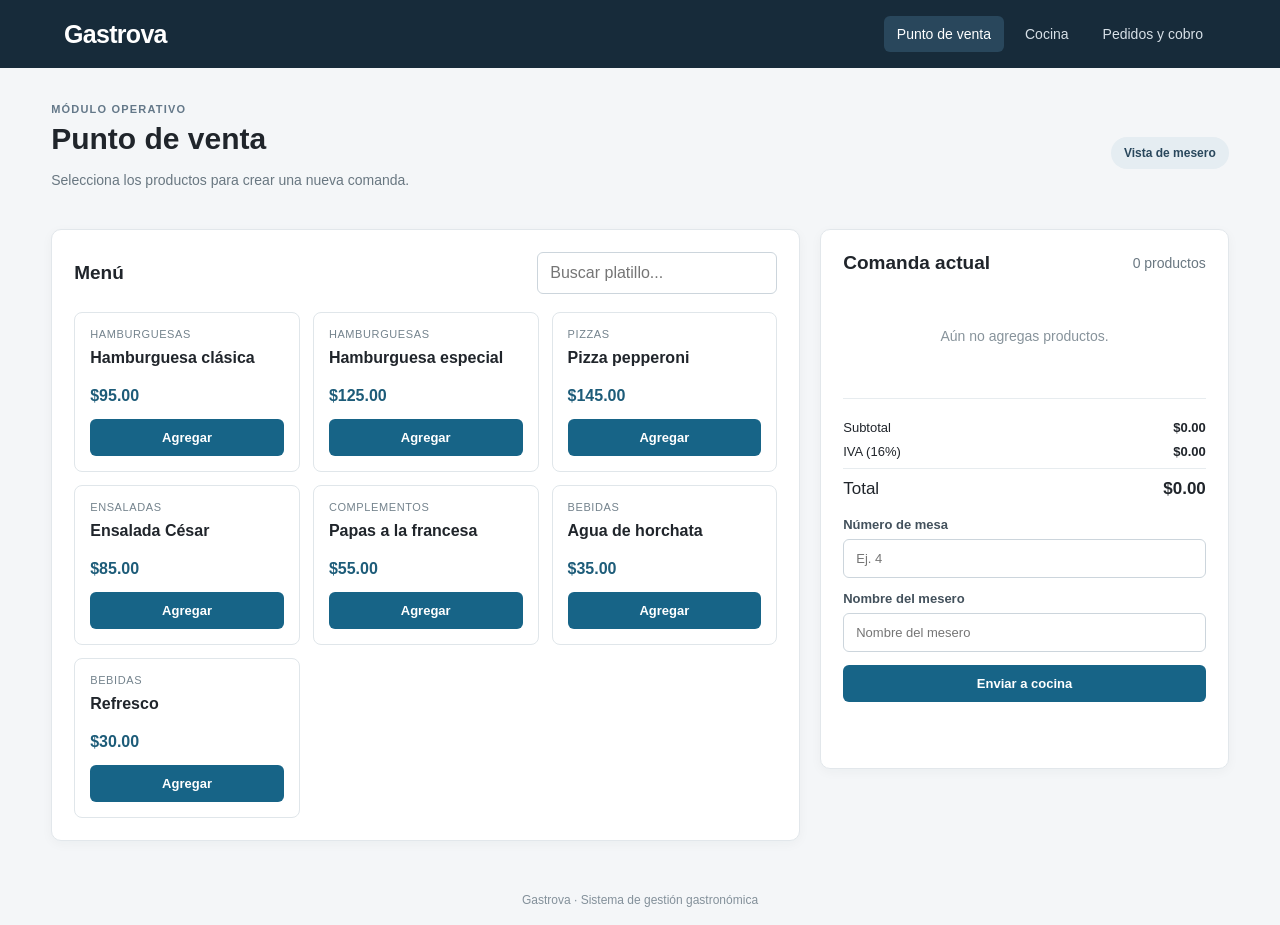
==== index.html @ a6517a04 "GateNova" ====
<!DOCTYPE html>
<html lang="es">
<head>
  <meta charset="UTF-8">
  <meta name="viewport" content="width=device-width, initial-scale=1.0">
  <title>Gastrova | Punto de venta</title>
  <link rel="stylesheet" href="styles.css">
  <script src="https://code.jquery.com/jquery-3.7.1.min.js"></script>
  <script src="script.js" defer></script>
</head>
<body data-view="mesero">
  <header class="topbar">
    <a class="brand" href="index.html">Gastrova</a>
    <nav>
      <a class="active" href="index.html">Punto de venta</a>
      <a href="cocina.html">Cocina</a>
      <a href="pedidos.html">Pedidos y cobro</a>
    </nav>
  </header>
  <main class="page">
    <div class="page-heading">
      <div><p class="eyebrow">MÓDULO OPERATIVO</p><h1>Punto de venta</h1><p class="muted">Selecciona los productos para crear una nueva comanda.</p></div>
      <span class="status-chip">Vista de mesero</span>
    </div>
    <div class="pos-layout">
      <section class="panel">
        <div class="section-heading"><h2>Menú</h2><input id="buscarPlatillo" class="search" type="search" placeholder="Buscar platillo..."></div>
        <div id="menu" class="menu-grid"><p class="muted">Cargando menú...</p></div>
      </section>
      <aside class="panel cart-panel">
        <div class="section-heading"><h2>Comanda actual</h2><span id="cantidadCarrito" class="muted">0 productos</span></div>
        <div id="carrito" class="cart-list"><p class="empty">Aún no agregas productos.</p></div>
        <div class="totals">
          <div><span>Subtotal</span><strong id="subtotal">$0.00</strong></div>
          <div><span>IVA (16%)</span><strong id="iva">$0.00</strong></div>
          <div class="grand-total"><span>Total</span><strong id="total">$0.00</strong></div>
        </div>
        <form id="formPedido" class="order-form">
          <label>Número de mesa<input id="mesa" type="number" min="1" placeholder="Ej. 4" required></label>
          <label>Nombre del mesero<input id="mesero" type="text" maxlength="60" placeholder="Nombre del mesero" required></label>
          <button class="btn btn-primary full" type="submit">Enviar a cocina</button>
        </form>
        <p id="mensajePedido" class="message" aria-live="polite"></p>
      </aside>
    </div>
  </main>
  <footer>Gastrova · Sistema de gestión gastronómica</footer>
</body>
</html>
---- styles.css ----
* { box-sizing: border-box; }
:root { font-family: Arial, Helvetica, sans-serif; color: #20252b; background: #f4f6f8; }
body { margin: 0; min-height: 100vh; display: flex; flex-direction: column; }
.topbar { min-height: 68px; padding: 0 5%; background: #172b3a; color: white; display: flex; align-items: center; justify-content: space-between; gap: 24px; }
.brand { color: white; text-decoration: none; font-size: 25px; font-weight: 800; letter-spacing: -.7px; }
nav { display: flex; flex-wrap: wrap; gap: 8px; }
nav a { color: #d7e0e7; text-decoration: none; padding: 10px 13px; border-radius: 6px; font-size: 14px; }
nav a:hover, nav a.active { background: #29475c; color: white; }
.page { width: min(1200px, 92%); margin: 34px auto; flex: 1; }
.page-heading { display: flex; justify-content: space-between; align-items: center; gap: 20px; margin-bottom: 25px; }
h1 { font-size: 30px; margin: 4px 0 8px; }
h2 { font-size: 19px; margin: 0; }
h3 { margin: 0 0 8px; font-size: 16px; }
p { line-height: 1.45; }
.eyebrow { font-size: 11px; font-weight: 700; letter-spacing: 1.2px; color: #647889; margin: 0; }
.muted { color: #697781; font-size: 14px; }
.status-chip { background: #e5edf2; color: #29475c; border-radius: 20px; padding: 9px 13px; font-size: 12px; font-weight: 700; white-space: nowrap; }
.panel { background: white; border: 1px solid #e2e7eb; border-radius: 10px; padding: 22px; box-shadow: 0 3px 12px rgba(20, 40, 55, .04); }
.pos-layout { display: grid; grid-template-columns: minmax(0, 1.65fr) minmax(300px, .9fr); gap: 20px; align-items: start; }
.section-heading { display: flex; align-items: center; justify-content: space-between; gap: 15px; margin-bottom: 18px; }
.search { width: min(240px, 55%); }
input { width: 100%; border: 1px solid #ccd5dc; border-radius: 6px; padding: 11px 12px; font: inherit; background: white; }
input:focus { outline: 2px solid #9db8ca; border-color: #527b96; }
label { display: block; font-size: 13px; font-weight: 700; color: #43515c; }
label input { display: block; margin-top: 7px; font-weight: 400; }
.menu-grid { display: grid; grid-template-columns: repeat(auto-fill, minmax(185px, 1fr)); gap: 13px; }
.menu-card { border: 1px solid #e0e6ea; border-radius: 8px; padding: 15px; display: flex; flex-direction: column; min-height: 160px; }
.menu-card .category { color: #74838d; font-size: 11px; text-transform: uppercase; letter-spacing: .6px; }
.menu-card h3 { margin-top: 9px; flex: 1; }
.menu-card .price { font-weight: 700; color: #1d5c79; margin: 0 0 12px; }
.btn { border: 0; border-radius: 6px; padding: 11px 14px; cursor: pointer; font-weight: 700; font-size: 13px; }
.btn-primary { color: white; background: #176487; }
.btn-primary:hover { background: #104d69; }
.btn-secondary { color: #29475c; background: #e7eef2; }
.btn-secondary:hover { background: #d8e4eb; }
.btn:disabled { opacity: .5; cursor: not-allowed; }
.full { width: 100%; }
.cart-panel { position: sticky; top: 18px; }
.cart-list { display: grid; gap: 10px; }
.cart-item { display: grid; grid-template-columns: 1fr auto; gap: 8px; padding: 11px 0; border-bottom: 1px solid #edf0f2; }
.cart-item strong { font-size: 13px; }
.cart-item small { display: block; color: #75828b; margin-top: 4px; }
.quantity { display: flex; align-items: center; gap: 7px; }
.quantity button { width: 27px; height: 27px; border: 1px solid #d5dde2; background: white; border-radius: 5px; cursor: pointer; }
.remove-item { border: 0; background: none; color: #b04444; cursor: pointer; font-size: 12px; padding: 5px 0; }
.empty { color: #87939b; text-align: center; padding: 20px 8px; font-size: 14px; }
.totals { border-top: 1px solid #e7ecef; margin-top: 17px; padding-top: 12px; }
.totals div { display: flex; justify-content: space-between; margin: 9px 0; font-size: 13px; }
.grand-total { font-size: 17px !important; padding-top: 10px; border-top: 1px solid #e7ecef; }
.order-form { display: grid; gap: 13px; margin-top: 18px; }
.message { min-height: 18px; font-size: 13px; color: #267348; }
.kitchen-grid { display: grid; grid-template-columns: repeat(auto-fit, minmax(290px, 1fr)); gap: 16px; }
.kitchen-card { background: white; border: 1px solid #dfe5e9; border-left: 5px solid #d69a32; border-radius: 9px; padding: 20px; }
.kitchen-card.preparing { border-left-color: #287da2; }
.kitchen-card.ready { border-left-color: #29915b; }
.kitchen-card h2 { font-size: 21px; }
.kitchen-card .order-meta { color: #687781; font-size: 14px; margin: 8px 0 15px; }
.kitchen-item { padding: 13px 0; border-top: 1px solid #edf0f2; display: flex; justify-content: space-between; align-items: center; gap: 12px; }
.kitchen-item strong { display: block; font-size: 16px; }
.kitchen-item small { color: #697781; display: block; margin-top: 5px; }
.kitchen-item .btn { white-space: nowrap; }
.badge { display: inline-block; border-radius: 20px; padding: 5px 9px; font-size: 11px; font-weight: 700; background: #f8ecd5; color: #8a5b13; }
.badge.preparando { background: #e0eff6; color: #176487; }
.badge.listo, .badge.entregado, .badge.pagado { background: #e0f2e7; color: #267348; }
.badge.pendiente { background: #f8ecd5; color: #8a5b13; }
.table-wrap { overflow-x: auto; }
table { width: 100%; border-collapse: collapse; min-width: 760px; text-align: left; }
th, td { padding: 13px 12px; border-bottom: 1px solid #edf0f2; font-size: 13px; }
th { color: #63727d; font-size: 11px; text-transform: uppercase; letter-spacing: .5px; }
td .btn { padding: 8px 11px; }
.history-panel { margin-top: 20px; }
.history-panel h2 { margin-bottom: 14px; }
.modal { display: none; position: fixed; inset: 0; z-index: 5; background: rgba(13, 27, 37, .6); padding: 20px; align-items: center; justify-content: center; }
.modal.open { display: flex; }
.modal-card { position: relative; width: min(470px, 100%); max-height: 90vh; overflow-y: auto; background: white; border-radius: 11px; padding: 27px; }
.modal-card h2 { margin: 7px 0 15px; }
.modal-close { position: absolute; right: 16px; top: 12px; border: 0; background: none; font-size: 27px; cursor: pointer; color: #65727b; }
.pay-total { padding: 13px; background: #f1f5f7; border-radius: 7px; }
.pay-total strong { color: #176487; font-size: 20px; }
.payment-tabs { display: flex; gap: 8px; margin: 18px 0; }
.payment-tab { flex: 1; border: 1px solid #d7e0e5; border-radius: 6px; padding: 10px; background: white; cursor: pointer; }
.payment-tab.active { color: white; background: #29475c; border-color: #29475c; }
.payment-form { display: grid; gap: 14px; }
.hidden { display: none !important; }
.change-line { margin: 0; padding: 10px 0; }
.change-line strong { color: #267348; font-size: 18px; }
.form-row { display: grid; grid-template-columns: 1fr 1fr; gap: 12px; }
.small-note { color: #87939b; font-size: 11px; margin-bottom: 0; }
footer { padding: 18px 5%; text-align: center; color: #83909a; font-size: 12px; }
@media (max-width: 800px) {
  .topbar { padding: 15px 4%; align-items: flex-start; flex-direction: column; gap: 10px; }
  nav { width: 100%; }
  nav a { padding: 8px; font-size: 12px; }
  .pos-layout { grid-template-columns: 1fr; }
  .cart-panel { position: static; }
  .page-heading { align-items: flex-start; flex-direction: column; }
}
@media (max-width: 480px) {
  .page { width: 94%; margin: 22px auto; }
  .panel { padding: 15px; }
  .section-heading { align-items: flex-start; flex-direction: column; }
  .search { width: 100%; }
  .menu-grid { grid-template-columns: 1fr 1fr; }
  .menu-card { padding: 11px; }
  .menu-card .btn { padding: 9px 7px; }
}
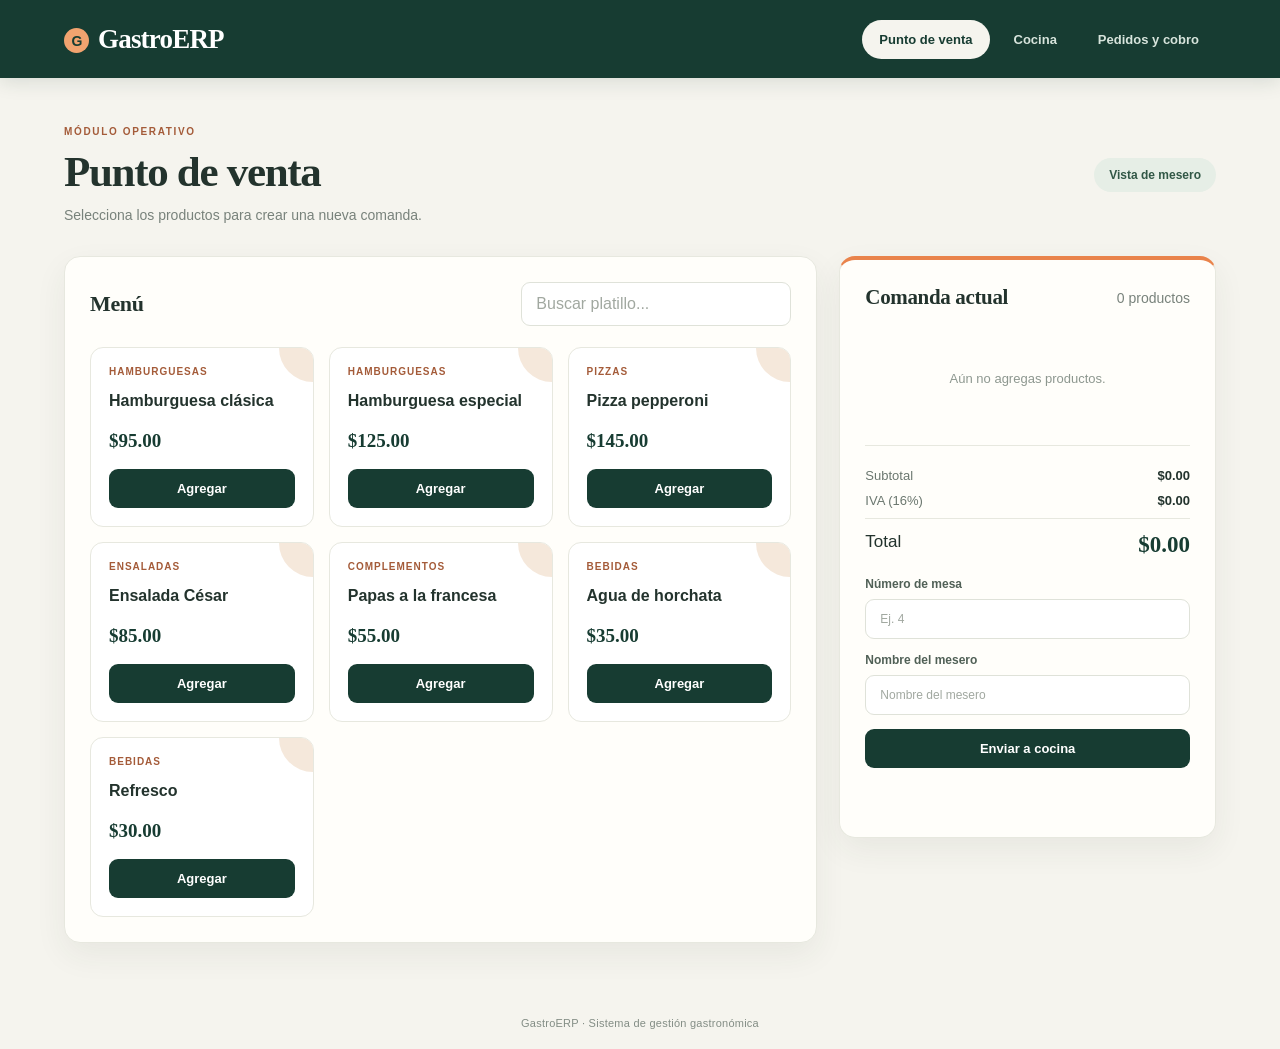
==== commit 510aef82: "Subida Inicial" ====
--- a/index.html
+++ b/index.html
@@ -3,16 +3,16 @@
 <head>
   <meta charset="UTF-8">
   <meta name="viewport" content="width=device-width, initial-scale=1.0">
-  <title>Gastrova | Punto de venta</title>
+  <title>GastroERP | Punto de venta</title>
   <link rel="stylesheet" href="styles.css">
   <script src="https://code.jquery.com/jquery-3.7.1.min.js"></script>
   <script src="script.js" defer></script>
 </head>
 <body data-view="mesero">
   <header class="topbar">
-    <a class="brand" href="index.html">Gastrova</a>
-    <nav>
-      <a class="active" href="index.html">Punto de venta</a>
+    <a class="brand" href="index.html">GastroERP</a>
+    <nav aria-label="Navegación principal">
+      <a class="active" href="index.html" aria-current="page">Punto de venta</a>
       <a href="cocina.html">Cocina</a>
       <a href="pedidos.html">Pedidos y cobro</a>
     </nav>
@@ -24,7 +24,7 @@
     </div>
     <div class="pos-layout">
       <section class="panel">
-        <div class="section-heading"><h2>Menú</h2><input id="buscarPlatillo" class="search" type="search" placeholder="Buscar platillo..."></div>
+        <div class="section-heading"><h2>Menú</h2><input id="buscarPlatillo" class="search" type="search" aria-label="Buscar platillo" placeholder="Buscar platillo..."></div>
         <div id="menu" class="menu-grid"><p class="muted">Cargando menú...</p></div>
       </section>
       <aside class="panel cart-panel">
@@ -44,6 +44,6 @@
       </aside>
     </div>
   </main>
-  <footer>Gastrova · Sistema de gestión gastronómica</footer>
+  <footer>GastroERP · Sistema de gestión gastronómica</footer>
 </body>
 </html>
--- a/styles.css
+++ b/styles.css
@@ -1,106 +1,249 @@
 * { box-sizing: border-box; }
-:root { font-family: Arial, Helvetica, sans-serif; color: #20252b; background: #f4f6f8; }
+
+:root {
+  font-family: "Segoe UI", Arial, sans-serif;
+  color: #23332d;
+  background: #f5f4ee;
+  font-synthesis: none;
+  text-rendering: optimizeLegibility;
+  --forest: #173c32;
+  --forest-light: #245445;
+  --ink: #23332d;
+  --muted: #78827b;
+  --line: #e7e8df;
+  --cream: #f5f4ee;
+  --paper: #fffefa;
+  --orange: #e9834b;
+  --shadow: 0 12px 32px rgba(39, 55, 45, .065);
+}
+
 body { margin: 0; min-height: 100vh; display: flex; flex-direction: column; }
-.topbar { min-height: 68px; padding: 0 5%; background: #172b3a; color: white; display: flex; align-items: center; justify-content: space-between; gap: 24px; }
-.brand { color: white; text-decoration: none; font-size: 25px; font-weight: 800; letter-spacing: -.7px; }
-nav { display: flex; flex-wrap: wrap; gap: 8px; }
-nav a { color: #d7e0e7; text-decoration: none; padding: 10px 13px; border-radius: 6px; font-size: 14px; }
-nav a:hover, nav a.active { background: #29475c; color: white; }
-.page { width: min(1200px, 92%); margin: 34px auto; flex: 1; }
-.page-heading { display: flex; justify-content: space-between; align-items: center; gap: 20px; margin-bottom: 25px; }
-h1 { font-size: 30px; margin: 4px 0 8px; }
-h2 { font-size: 19px; margin: 0; }
+.topbar {
+  min-height: 78px;
+  padding: 0 max(5%, calc((100% - 1320px) / 2));
+  background: var(--forest);
+  color: white;
+  display: flex;
+  align-items: center;
+  justify-content: space-between;
+  gap: 24px;
+  box-shadow: 0 4px 18px rgba(23, 60, 50, .13);
+}
+.brand {
+  color: white;
+  text-decoration: none;
+  font-family: Georgia, "Times New Roman", serif;
+  font-size: 27px;
+  font-weight: 700;
+  letter-spacing: -.8px;
+}
+.brand::before {
+  content: "G";
+  display: inline-grid;
+  place-items: center;
+  width: 25px;
+  height: 25px;
+  margin-right: 9px;
+  border-radius: 50%;
+  background: #f1a36f;
+  color: var(--forest);
+  font-family: Arial, sans-serif;
+  font-size: 14px;
+  vertical-align: 2px;
+}
+nav { display: flex; flex-wrap: wrap; gap: 7px; }
+nav a {
+  color: #d7e4dc;
+  text-decoration: none;
+  padding: 11px 16px;
+  border: 1px solid transparent;
+  border-radius: 999px;
+  font-size: 13px;
+  font-weight: 600;
+  transition: background .18s ease, color .18s ease;
+}
+nav a:hover { background: rgba(255,255,255,.09); color: white; }
+nav a.active { background: #f5f4ee; color: var(--forest); }
+
+.page { width: min(1240px, 90%); margin: 46px auto 54px; flex: 1; }
+.page-heading {
+  display: flex;
+  justify-content: space-between;
+  align-items: center;
+  gap: 20px;
+  margin-bottom: 30px;
+}
+h1, h2, h3 { color: var(--ink); }
+h1 { font-family: Georgia, "Times New Roman", serif; font-size: clamp(32px, 4vw, 43px); letter-spacing: -1.3px; margin: 7px 0 9px; }
+h2 { font-family: Georgia, "Times New Roman", serif; font-size: 22px; margin: 0; letter-spacing: -.35px; }
 h3 { margin: 0 0 8px; font-size: 16px; }
-p { line-height: 1.45; }
-.eyebrow { font-size: 11px; font-weight: 700; letter-spacing: 1.2px; color: #647889; margin: 0; }
-.muted { color: #697781; font-size: 14px; }
-.status-chip { background: #e5edf2; color: #29475c; border-radius: 20px; padding: 9px 13px; font-size: 12px; font-weight: 700; white-space: nowrap; }
-.panel { background: white; border: 1px solid #e2e7eb; border-radius: 10px; padding: 22px; box-shadow: 0 3px 12px rgba(20, 40, 55, .04); }
-.pos-layout { display: grid; grid-template-columns: minmax(0, 1.65fr) minmax(300px, .9fr); gap: 20px; align-items: start; }
-.section-heading { display: flex; align-items: center; justify-content: space-between; gap: 15px; margin-bottom: 18px; }
-.search { width: min(240px, 55%); }
-input { width: 100%; border: 1px solid #ccd5dc; border-radius: 6px; padding: 11px 12px; font: inherit; background: white; }
-input:focus { outline: 2px solid #9db8ca; border-color: #527b96; }
-label { display: block; font-size: 13px; font-weight: 700; color: #43515c; }
-label input { display: block; margin-top: 7px; font-weight: 400; }
-.menu-grid { display: grid; grid-template-columns: repeat(auto-fill, minmax(185px, 1fr)); gap: 13px; }
-.menu-card { border: 1px solid #e0e6ea; border-radius: 8px; padding: 15px; display: flex; flex-direction: column; min-height: 160px; }
-.menu-card .category { color: #74838d; font-size: 11px; text-transform: uppercase; letter-spacing: .6px; }
-.menu-card h3 { margin-top: 9px; flex: 1; }
-.menu-card .price { font-weight: 700; color: #1d5c79; margin: 0 0 12px; }
-.btn { border: 0; border-radius: 6px; padding: 11px 14px; cursor: pointer; font-weight: 700; font-size: 13px; }
-.btn-primary { color: white; background: #176487; }
-.btn-primary:hover { background: #104d69; }
-.btn-secondary { color: #29475c; background: #e7eef2; }
-.btn-secondary:hover { background: #d8e4eb; }
+p { line-height: 1.55; }
+.eyebrow { font-size: 10px; font-weight: 800; letter-spacing: 1.65px; color: #a45b39; margin: 0; }
+.muted { color: var(--muted); font-size: 14px; }
+.page-heading .muted { margin: 0; }
+.status-chip {
+  background: #e6eee6;
+  color: #315746;
+  border-radius: 999px;
+  padding: 10px 15px;
+  font-size: 12px;
+  font-weight: 700;
+  white-space: nowrap;
+}
+
+.panel {
+  background: var(--paper);
+  border: 1px solid var(--line);
+  border-radius: 16px;
+  padding: 25px;
+  box-shadow: var(--shadow);
+}
+.pos-layout { display: grid; grid-template-columns: minmax(0, 1.7fr) minmax(310px, .85fr); gap: 22px; align-items: start; }
+.section-heading { display: flex; align-items: center; justify-content: space-between; gap: 15px; margin-bottom: 21px; }
+.search { width: min(270px, 55%); }
+input {
+  width: 100%;
+  border: 1px solid #dfe2d9;
+  border-radius: 9px;
+  padding: 12px 14px;
+  font: inherit;
+  color: var(--ink);
+  background: #fff;
+  transition: border-color .18s ease, box-shadow .18s ease;
+}
+input::placeholder { color: #a1a8a0; }
+input:focus { outline: none; border-color: #6d9d83; box-shadow: 0 0 0 3px rgba(80, 135, 103, .13); }
+label { display: block; font-size: 12px; font-weight: 700; color: #506056; }
+label input { display: block; margin-top: 8px; font-weight: 400; }
+.menu-grid { display: grid; grid-template-columns: repeat(auto-fill, minmax(185px, 1fr)); gap: 15px; }
+.menu-card {
+  position: relative;
+  overflow: hidden;
+  background: #fff;
+  border: 1px solid var(--line);
+  border-radius: 13px;
+  padding: 18px;
+  display: flex;
+  flex-direction: column;
+  min-height: 180px;
+  transition: transform .18s ease, box-shadow .18s ease, border-color .18s ease;
+}
+.menu-card::after {
+  content: "";
+  position: absolute;
+  width: 68px;
+  height: 68px;
+  right: -34px;
+  top: -34px;
+  border-radius: 50%;
+  background: #f5e8db;
+}
+.menu-card:hover { transform: translateY(-3px); border-color: #d8c8b7; box-shadow: 0 9px 22px rgba(45, 59, 48, .08); }
+.menu-card .category { color: #a45b39; font-size: 10px; font-weight: 800; text-transform: uppercase; letter-spacing: 1px; }
+.menu-card h3 { margin-top: 13px; flex: 1; line-height: 1.35; }
+.menu-card .price { font-family: Georgia, "Times New Roman", serif; font-size: 19px; font-weight: 700; color: var(--forest); margin: 0 0 14px; }
+.btn {
+  border: 0;
+  border-radius: 9px;
+  padding: 12px 15px;
+  cursor: pointer;
+  font-family: inherit;
+  font-weight: 700;
+  font-size: 13px;
+  transition: transform .15s ease, background .15s ease, box-shadow .15s ease;
+}
+.btn:hover:not(:disabled) { transform: translateY(-1px); }
+.btn-primary { color: white; background: var(--forest); }
+.btn-primary:hover { background: var(--forest-light); box-shadow: 0 5px 13px rgba(23, 60, 50, .16); }
+.btn-secondary { color: var(--forest); background: #e9eee8; }
+.btn-secondary:hover { background: #dde7dd; }
 .btn:disabled { opacity: .5; cursor: not-allowed; }
 .full { width: 100%; }
-.cart-panel { position: sticky; top: 18px; }
-.cart-list { display: grid; gap: 10px; }
-.cart-item { display: grid; grid-template-columns: 1fr auto; gap: 8px; padding: 11px 0; border-bottom: 1px solid #edf0f2; }
+
+.cart-panel { position: sticky; top: 18px; border-top: 4px solid var(--orange); }
+.cart-panel .section-heading h2 { font-size: 21px; }
+.cart-list { display: grid; gap: 8px; }
+.cart-item { display: grid; grid-template-columns: 1fr auto; gap: 8px; padding: 12px 0; border-bottom: 1px solid #eff0e9; }
 .cart-item strong { font-size: 13px; }
-.cart-item small { display: block; color: #75828b; margin-top: 4px; }
+.cart-item small { display: block; color: var(--muted); margin-top: 4px; }
 .quantity { display: flex; align-items: center; gap: 7px; }
-.quantity button { width: 27px; height: 27px; border: 1px solid #d5dde2; background: white; border-radius: 5px; cursor: pointer; }
-.remove-item { border: 0; background: none; color: #b04444; cursor: pointer; font-size: 12px; padding: 5px 0; }
-.empty { color: #87939b; text-align: center; padding: 20px 8px; font-size: 14px; }
-.totals { border-top: 1px solid #e7ecef; margin-top: 17px; padding-top: 12px; }
-.totals div { display: flex; justify-content: space-between; margin: 9px 0; font-size: 13px; }
-.grand-total { font-size: 17px !important; padding-top: 10px; border-top: 1px solid #e7ecef; }
-.order-form { display: grid; gap: 13px; margin-top: 18px; }
+.quantity button { width: 29px; height: 29px; border: 1px solid #dfe3da; color: var(--forest); background: white; border-radius: 8px; cursor: pointer; }
+.quantity button:hover { background: #edf2eb; }
+.remove-item { border: 0; background: none; color: #b35346; cursor: pointer; font-size: 11px; padding: 6px 0 0; }
+.empty { color: #8d978f; text-align: center; padding: 25px 8px; font-size: 13px; }
+.totals { border-top: 1px solid var(--line); margin-top: 18px; padding-top: 12px; }
+.totals div { display: flex; justify-content: space-between; margin: 10px 0; font-size: 13px; color: #6b776f; }
+.totals strong { color: var(--ink); }
+.grand-total { font-size: 17px !important; color: var(--ink) !important; padding-top: 13px; border-top: 1px solid var(--line); }
+.grand-total strong { color: var(--forest); font-family: Georgia, "Times New Roman", serif; font-size: 23px; }
+.order-form { display: grid; gap: 14px; margin-top: 19px; }
 .message { min-height: 18px; font-size: 13px; color: #267348; }
-.kitchen-grid { display: grid; grid-template-columns: repeat(auto-fit, minmax(290px, 1fr)); gap: 16px; }
-.kitchen-card { background: white; border: 1px solid #dfe5e9; border-left: 5px solid #d69a32; border-radius: 9px; padding: 20px; }
-.kitchen-card.preparing { border-left-color: #287da2; }
-.kitchen-card.ready { border-left-color: #29915b; }
-.kitchen-card h2 { font-size: 21px; }
-.kitchen-card .order-meta { color: #687781; font-size: 14px; margin: 8px 0 15px; }
-.kitchen-item { padding: 13px 0; border-top: 1px solid #edf0f2; display: flex; justify-content: space-between; align-items: center; gap: 12px; }
-.kitchen-item strong { display: block; font-size: 16px; }
-.kitchen-item small { color: #697781; display: block; margin-top: 5px; }
+
+.kitchen-grid { display: grid; grid-template-columns: repeat(auto-fit, minmax(290px, 1fr)); gap: 17px; }
+.kitchen-card { background: var(--paper); border: 1px solid var(--line); border-top: 4px solid #d69a32; border-radius: 14px; padding: 22px; box-shadow: var(--shadow); }
+.kitchen-card.preparing { border-top-color: #5086a0; }
+.kitchen-card.ready { border-top-color: #29915b; }
+.kitchen-card h2 { font-size: 22px; }
+.kitchen-card .order-meta { color: var(--muted); font-size: 13px; margin: 8px 0 17px; }
+.kitchen-item { padding: 14px 0; border-top: 1px solid #eff0e9; display: flex; justify-content: space-between; align-items: center; gap: 12px; }
+.kitchen-item strong { display: block; font-size: 15px; }
+.kitchen-item small { color: var(--muted); display: block; margin-top: 5px; }
 .kitchen-item .btn { white-space: nowrap; }
-.badge { display: inline-block; border-radius: 20px; padding: 5px 9px; font-size: 11px; font-weight: 700; background: #f8ecd5; color: #8a5b13; }
+.badge { display: inline-block; border-radius: 999px; padding: 6px 10px; font-size: 10px; font-weight: 800; letter-spacing: .3px; background: #f8ecd5; color: #8a5b13; }
 .badge.preparando { background: #e0eff6; color: #176487; }
 .badge.listo, .badge.entregado, .badge.pagado { background: #e0f2e7; color: #267348; }
 .badge.pendiente { background: #f8ecd5; color: #8a5b13; }
+
 .table-wrap { overflow-x: auto; }
 table { width: 100%; border-collapse: collapse; min-width: 760px; text-align: left; }
-th, td { padding: 13px 12px; border-bottom: 1px solid #edf0f2; font-size: 13px; }
-th { color: #63727d; font-size: 11px; text-transform: uppercase; letter-spacing: .5px; }
-td .btn { padding: 8px 11px; }
-.history-panel { margin-top: 20px; }
-.history-panel h2 { margin-bottom: 14px; }
-.modal { display: none; position: fixed; inset: 0; z-index: 5; background: rgba(13, 27, 37, .6); padding: 20px; align-items: center; justify-content: center; }
+th, td { padding: 15px 13px; border-bottom: 1px solid #eff0e9; font-size: 13px; }
+th { color: #828b83; font-size: 10px; text-transform: uppercase; letter-spacing: .8px; background: #faf9f4; }
+tbody tr:hover { background: #fbfaf6; }
+td .btn { padding: 9px 12px; }
+.history-panel { margin-top: 22px; }
+.history-panel h2 { margin-bottom: 17px; }
+.modal { display: none; position: fixed; inset: 0; z-index: 5; background: rgba(16, 35, 29, .62); padding: 20px; align-items: center; justify-content: center; backdrop-filter: blur(4px); }
 .modal.open { display: flex; }
-.modal-card { position: relative; width: min(470px, 100%); max-height: 90vh; overflow-y: auto; background: white; border-radius: 11px; padding: 27px; }
-.modal-card h2 { margin: 7px 0 15px; }
-.modal-close { position: absolute; right: 16px; top: 12px; border: 0; background: none; font-size: 27px; cursor: pointer; color: #65727b; }
-.pay-total { padding: 13px; background: #f1f5f7; border-radius: 7px; }
-.pay-total strong { color: #176487; font-size: 20px; }
+.modal-card { position: relative; width: min(470px, 100%); max-height: 90vh; overflow-y: auto; background: var(--paper); border-radius: 18px; padding: 30px; box-shadow: 0 24px 70px rgba(0,0,0,.2); }
+.modal-card h2 { margin: 8px 0 16px; }
+.modal-close { position: absolute; right: 17px; top: 14px; border: 0; background: none; font-size: 27px; cursor: pointer; color: #65727b; }
+.pay-total { padding: 15px; background: #f0f3eb; border-radius: 10px; color: #536258; }
+.pay-total strong { color: var(--forest); font-family: Georgia, "Times New Roman", serif; font-size: 22px; }
 .payment-tabs { display: flex; gap: 8px; margin: 18px 0; }
-.payment-tab { flex: 1; border: 1px solid #d7e0e5; border-radius: 6px; padding: 10px; background: white; cursor: pointer; }
-.payment-tab.active { color: white; background: #29475c; border-color: #29475c; }
+.payment-tab { flex: 1; border: 1px solid #dfe2d9; border-radius: 9px; padding: 11px; color: #506056; background: white; cursor: pointer; font: inherit; }
+.payment-tab.active { color: white; background: var(--forest); border-color: var(--forest); }
 .payment-form { display: grid; gap: 14px; }
 .hidden { display: none !important; }
 .change-line { margin: 0; padding: 10px 0; }
 .change-line strong { color: #267348; font-size: 18px; }
 .form-row { display: grid; grid-template-columns: 1fr 1fr; gap: 12px; }
-.small-note { color: #87939b; font-size: 11px; margin-bottom: 0; }
-footer { padding: 18px 5%; text-align: center; color: #83909a; font-size: 12px; }
+.small-note { color: #87918a; font-size: 11px; margin-bottom: 0; }
+footer { padding: 20px 5%; text-align: center; color: #838d85; font-size: 11px; letter-spacing: .25px; }
+
 @media (max-width: 800px) {
-  .topbar { padding: 15px 4%; align-items: flex-start; flex-direction: column; gap: 10px; }
+  .topbar { padding: 17px 5%; align-items: flex-start; flex-direction: column; gap: 12px; }
   nav { width: 100%; }
-  nav a { padding: 8px; font-size: 12px; }
+  nav a { padding: 9px 12px; font-size: 12px; }
+  .page { width: 92%; margin: 32px auto 42px; }
   .pos-layout { grid-template-columns: 1fr; }
   .cart-panel { position: static; }
   .page-heading { align-items: flex-start; flex-direction: column; }
 }
 @media (max-width: 480px) {
-  .page { width: 94%; margin: 22px auto; }
-  .panel { padding: 15px; }
+  .page { width: 93%; margin: 25px auto 34px; }
+  .panel { padding: 17px; border-radius: 13px; }
   .section-heading { align-items: flex-start; flex-direction: column; }
   .search { width: 100%; }
-  .menu-grid { grid-template-columns: 1fr 1fr; }
-  .menu-card { padding: 11px; }
-  .menu-card .btn { padding: 9px 7px; }
-}+  .menu-grid { grid-template-columns: 1fr 1fr; gap: 10px; }
+  .menu-card { padding: 13px; min-height: 170px; }
+  .menu-card .btn { padding: 10px 7px; }
+  .menu-card h3 { font-size: 14px; }
+  .kitchen-item { align-items: flex-start; flex-direction: column; }
+  .kitchen-item .btn { width: 100%; white-space: normal; }
+  .modal-card { padding: 24px 20px; }
+  .payment-tabs { flex-direction: column; }
+}
+
+@media (prefers-reduced-motion: reduce) {
+  *, *::before, *::after { scroll-behavior: auto !important; transition-duration: .01ms !important; }
+}
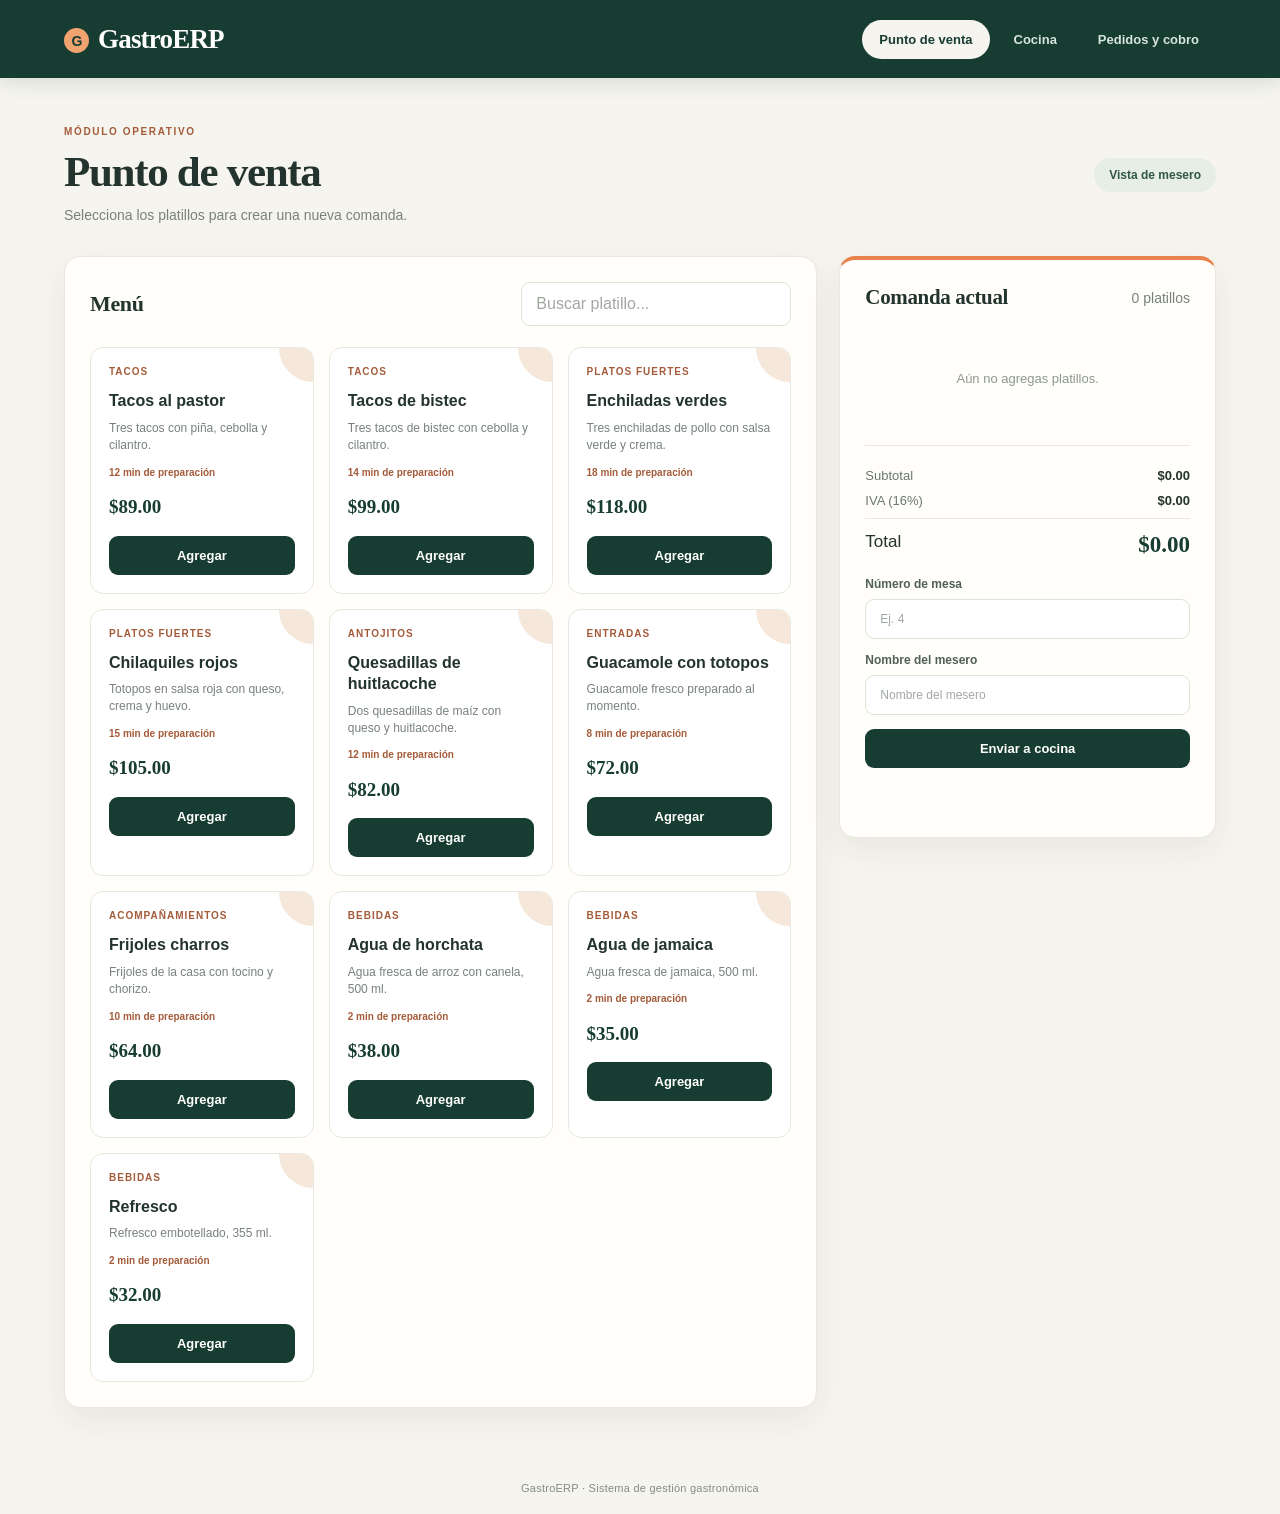
==== commit 77e668a2: "Mejora, Menu" ====
--- a/index.html
+++ b/index.html
@@ -19,7 +19,7 @@
   </header>
   <main class="page">
     <div class="page-heading">
-      <div><p class="eyebrow">MÓDULO OPERATIVO</p><h1>Punto de venta</h1><p class="muted">Selecciona los productos para crear una nueva comanda.</p></div>
+      <div><p class="eyebrow">MÓDULO OPERATIVO</p><h1>Punto de venta</h1><p class="muted">Selecciona los platillos para crear una nueva comanda.</p></div>
       <span class="status-chip">Vista de mesero</span>
     </div>
     <div class="pos-layout">
@@ -28,8 +28,8 @@
         <div id="menu" class="menu-grid"><p class="muted">Cargando menú...</p></div>
       </section>
       <aside class="panel cart-panel">
-        <div class="section-heading"><h2>Comanda actual</h2><span id="cantidadCarrito" class="muted">0 productos</span></div>
-        <div id="carrito" class="cart-list"><p class="empty">Aún no agregas productos.</p></div>
+        <div class="section-heading"><h2>Comanda actual</h2><span id="cantidadCarrito" class="muted">0 platillos</span></div>
+        <div id="carrito" class="cart-list"><p class="empty">Aún no agregas platillos.</p></div>
         <div class="totals">
           <div><span>Subtotal</span><strong id="subtotal">$0.00</strong></div>
           <div><span>IVA (16%)</span><strong id="iva">$0.00</strong></div>
--- a/styles.css
+++ b/styles.css
@@ -140,7 +140,9 @@
 }
 .menu-card:hover { transform: translateY(-3px); border-color: #d8c8b7; box-shadow: 0 9px 22px rgba(45, 59, 48, .08); }
 .menu-card .category { color: #a45b39; font-size: 10px; font-weight: 800; text-transform: uppercase; letter-spacing: 1px; }
-.menu-card h3 { margin-top: 13px; flex: 1; line-height: 1.35; }
+.menu-card h3 { margin-top: 13px; line-height: 1.35; }
+.menu-description { color: #78827b; font-size: 12px; line-height: 1.45; margin: 0 0 10px; }
+.prep-time { color: #a45b39; font-size: 10px; font-weight: 700; margin: 0 0 12px; }
 .menu-card .price { font-family: Georgia, "Times New Roman", serif; font-size: 19px; font-weight: 700; color: var(--forest); margin: 0 0 14px; }
 .btn {
   border: 0;
